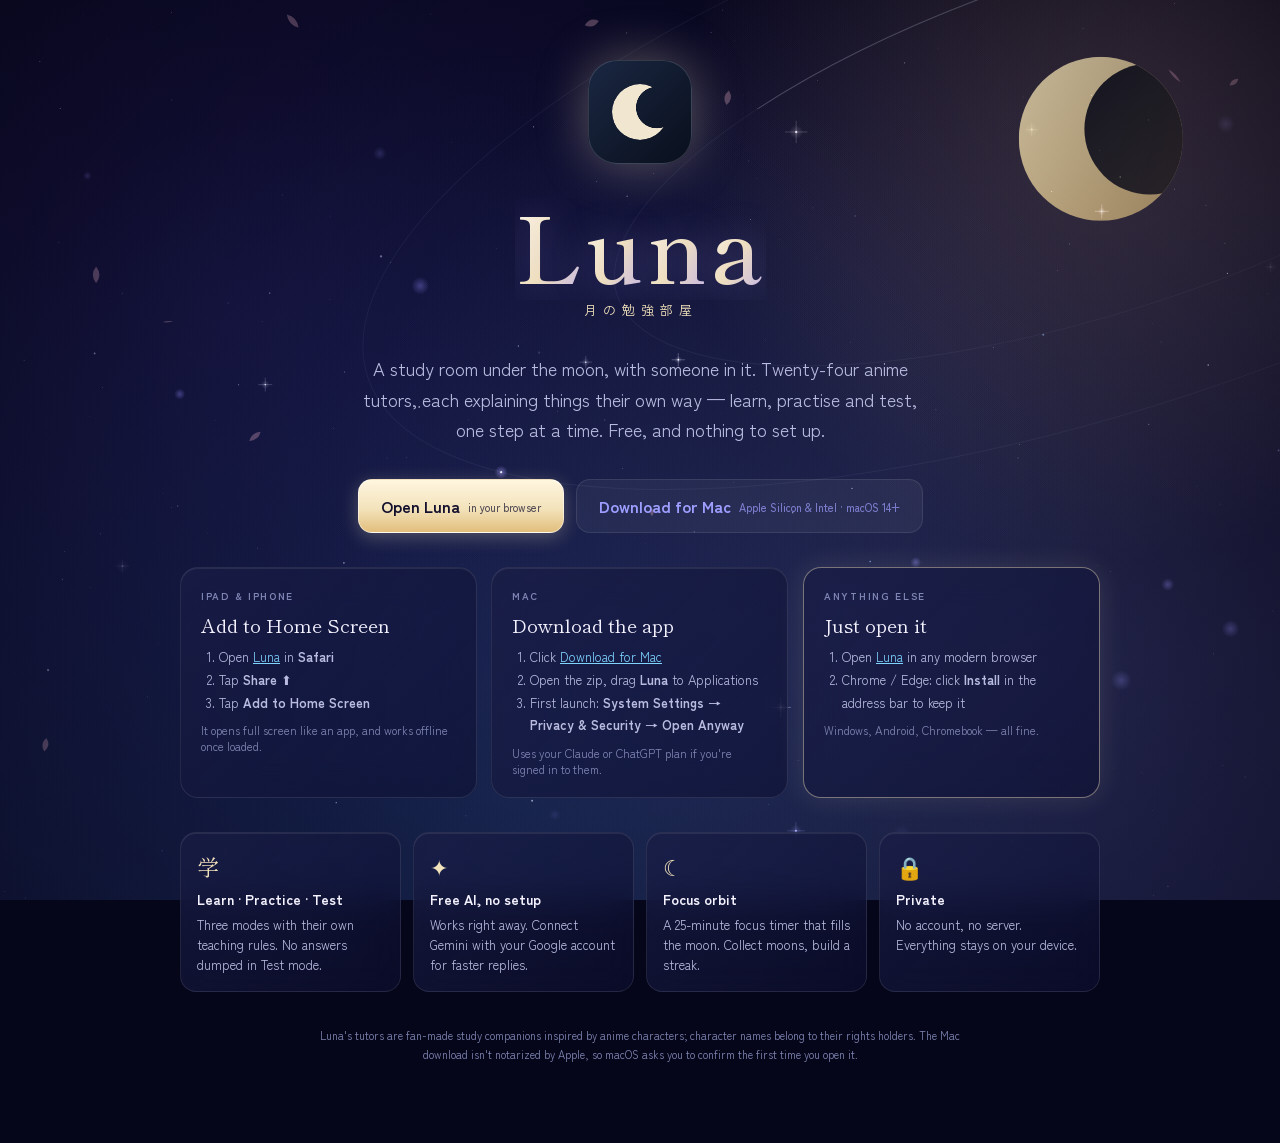
==== index.html @ 1067ca06 "Luna: web app and download page Co-Authored-By: Claude Sonnet 5.5 <noreply@anthropic.com>" ====
<!doctype html>
<html lang="en">
<head>
  <meta charset="utf-8">
  <meta name="viewport" content="width=device-width, initial-scale=1, viewport-fit=cover">
  <title>Luna — a study room under the moon</title>
  <meta name="description" content="Study with an anime tutor. Free, nothing to set up. Use it in your browser, add it to your iPad home screen, or download it for Mac.">
  <meta name="theme-color" content="#05061a">
  <meta name="color-scheme" content="dark">
  <meta property="og:title" content="Luna — a study room under the moon">
  <meta property="og:description" content="Study with an anime tutor. Free, nothing to set up.">
  <meta property="og:image" content="app/icons/icon-512.png">
  <link rel="icon" href="app/icons/icon-192.png">
  <link rel="apple-touch-icon" href="app/icons/apple-touch-icon.png">
  <link rel="preconnect" href="https://fonts.googleapis.com">
  <link rel="preconnect" href="https://fonts.gstatic.com" crossorigin>
  <link rel="stylesheet" href="https://fonts.googleapis.com/css2?family=Shippori+Mincho:wght@400;600&family=Zen+Kaku+Gothic+New:wght@400;500;700&display=swap">
  <link rel="stylesheet" href="app/style.css">
  <style>
    body { overflow-y: auto; }
    .land { position: relative; z-index: 1; min-height: 100vh; display: grid; place-items: center; padding: 60px 22px 80px; }
    .wrap { max-width: 920px; width: 100%; display: grid; gap: 34px; justify-items: center; text-align: center; }
    .logo { width: 104px; height: 104px; border-radius: 29px; box-shadow: 0 0 50px rgba(243,227,188,.35); animation: markIn 1.1s var(--bounce) .1s both; }
    .title { font-family: var(--serif); font-size: clamp(54px, 10vw, 92px); font-weight: 600; letter-spacing: 4px; line-height: 1; display: flex; overflow: hidden; padding-bottom: 10px; justify-content: center; text-shadow: 0 0 40px rgba(169,155,255,.35); }
    .title span { display: inline-block; animation: word .8s var(--spring) both; animation-delay: calc(.4s + var(--i) * .075s); }
    .tag-jp { color: var(--moon); letter-spacing: 6px; font-size: 13px; }
    .lead { font-size: clamp(15px, 2.2vw, 18px); line-height: 1.7; color: var(--muted); max-width: 560px; margin: 0 auto; }
    .cta { display: flex; gap: 12px; flex-wrap: wrap; justify-content: center; }
    .cta .btn { font-size: 16px; padding: 14px 22px; border-radius: 14px; text-decoration: none; }
    .cta small { display: block; font-size: 11px; font-weight: 500; opacity: .7; margin-top: 2px; }
    .platforms { display: grid; grid-template-columns: repeat(3, 1fr); gap: 14px; width: 100%; text-align: left; }
    .plat { padding: 20px; border-radius: 18px; display: grid; gap: 8px; align-content: start; }
    .plat h3 { font-family: var(--serif); font-size: 19px; }
    .plat ol { margin: 0; padding-left: 18px; font-size: 13px; line-height: 1.75; color: var(--muted); }
    .plat.here { border-color: rgba(243,227,188,.45); box-shadow: 0 0 28px rgba(243,227,188,.12); }
    .feat { display: grid; grid-template-columns: repeat(4, 1fr); gap: 12px; width: 100%; text-align: left; }
    .feat div { padding: 16px; border-radius: 16px; font-size: 13px; line-height: 1.55; color: var(--muted); }
    .feat b { display: block; color: var(--ink); font-size: 14px; margin-bottom: 4px; }
    .feat .k { font-family: var(--serif); font-size: 22px; color: var(--moon); display: block; margin-bottom: 6px; }
    footer { font-size: 11px; color: var(--faint); line-height: 1.7; max-width: 640px; }
    @media (max-width: 760px) { .platforms, .feat { grid-template-columns: 1fr; } }
  </style>
</head>
<body>
  <canvas id="sky" aria-hidden="true"></canvas>
  <main class="land">
    <div class="wrap">
      <span class="mark logo"><i></i></span>
      <div>
        <h1 class="title grad-text"><span style="--i:0">L</span><span style="--i:1">u</span><span style="--i:2">n</span><span style="--i:3">a</span></h1>
        <div class="tag-jp rise" style="--d:.8s">月の勉強部屋</div>
      </div>
      <p class="lead rise" style="--d:.95s">A study room under the moon, with someone in it. Twenty-four anime tutors, each explaining things their own way — learn, practise and test, one step at a time. Free, and nothing to set up.</p>

      <div class="cta rise" style="--d:1.1s" id="cta">
        <a class="btn primary" href="app/">Open Luna<small>in your browser</small></a>
        <a class="btn quiet" href="downloads/Luna-mac.zip" download id="mac">Download for Mac<small>Apple Silicon &amp; Intel · macOS 14+</small></a>
      </div>

      <div class="platforms">
        <div class="plat glass rise" style="--d:1.2s" data-plat="ipad">
          <span class="eyebrow">iPad &amp; iPhone</span>
          <h3>Add to Home Screen</h3>
          <ol><li>Open <a href="app/" style="color:var(--sky)">Luna</a> in <b>Safari</b></li><li>Tap <b>Share</b> <span aria-hidden="true">⬆︎</span></li><li>Tap <b>Add to Home Screen</b></li></ol>
          <span class="faint" style="font-size:11.5px">It opens full screen like an app, and works offline once loaded.</span>
        </div>
        <div class="plat glass rise" style="--d:1.28s" data-plat="mac">
          <span class="eyebrow">Mac</span>
          <h3>Download the app</h3>
          <ol><li>Click <a href="downloads/Luna-mac.zip" download style="color:var(--sky)">Download for Mac</a></li><li>Open the zip, drag <b>Luna</b> to Applications</li><li>First launch: <b>System Settings → Privacy &amp; Security → Open Anyway</b></li></ol>
          <span class="faint" style="font-size:11.5px">Uses your Claude or ChatGPT plan if you're signed in to them.</span>
        </div>
        <div class="plat glass rise" style="--d:1.36s" data-plat="other">
          <span class="eyebrow">Anything else</span>
          <h3>Just open it</h3>
          <ol><li>Open <a href="app/" style="color:var(--sky)">Luna</a> in any modern browser</li><li>Chrome / Edge: click <b>Install</b> in the address bar to keep it</li></ol>
          <span class="faint" style="font-size:11.5px">Windows, Android, Chromebook — all fine.</span>
        </div>
      </div>

      <div class="feat">
        <div class="glass rise" style="--d:1.45s"><span class="k">学</span><b>Learn · Practice · Test</b>Three modes with their own teaching rules. No answers dumped in Test mode.</div>
        <div class="glass rise" style="--d:1.5s"><span class="k">✦</span><b>Free AI, no setup</b>Works right away. Connect Gemini with your Google account for faster replies.</div>
        <div class="glass rise" style="--d:1.55s"><span class="k">☾</span><b>Focus orbit</b>A 25-minute focus timer that fills the moon. Collect moons, build a streak.</div>
        <div class="glass rise" style="--d:1.6s"><span class="k">🔒</span><b>Private</b>No account, no server. Everything stays on your device.</div>
      </div>

      <footer>Luna's tutors are fan-made study companions inspired by anime characters; character names belong to their rights holders. The Mac download isn't notarized by Apple, so macOS asks you to confirm the first time you open it.</footer>
    </div>
  </main>
  <script type="module">
    import { startSky } from "./app/sky.js";
    startSky(document.getElementById("sky"));
    // Put the visitor's own device first.
    const ua = navigator.userAgent;
    const ios = /iPad|iPhone|iPod/.test(ua) || (navigator.platform === "MacIntel" && navigator.maxTouchPoints > 1);
    const mac = !ios && /Macintosh|Mac OS X/.test(ua);
    const here = ios ? "ipad" : mac ? "mac" : "other";
    document.querySelector(`[data-plat="${here}"]`)?.classList.add("here");
    if (mac) {
      const cta = document.getElementById("cta"), dl = document.getElementById("mac");
      dl.classList.replace("quiet", "primary");
      cta.firstElementChild.classList.replace("primary", "quiet");
      cta.prepend(dl);
    }
    if (ios) document.getElementById("mac").remove();
  </script>
</body>
</html>
---- app/style.css ----
:root {
  --ink: #f5f2ff; --muted: #b9bce0; --faint: #8086b4;
  --line: rgba(255,255,255,.09); --line-strong: rgba(255,255,255,.18);
  --glass: linear-gradient(135deg, rgba(26,29,68,.72), rgba(14,16,48,.6));
  --moon: #f3e3bc; --moon-deep: #e2be7c; --aurora: #a99bff; --sky: #7fd3ff; --sakura: #f6b6cf;
  --good: #9fe0c0; --warn: #f2c987; --accent: #a99bff; --glow: #7fd3ff;
  --spring: cubic-bezier(.22, 1, .36, 1); --bounce: cubic-bezier(.34, 1.56, .64, 1);
  --serif: "Hiragino Mincho ProN", "Shippori Mincho", "Yu Mincho", Georgia, serif;
  --sans: "Hiragino Sans", "Zen Kaku Gothic New", -apple-system, system-ui, sans-serif;
  --safe-top: env(safe-area-inset-top); --safe-bottom: env(safe-area-inset-bottom);
}
* { box-sizing: border-box; }
html, body { margin: 0; height: 100%; background: #05061a; color: var(--ink); font-family: var(--sans); -webkit-font-smoothing: antialiased; overscroll-behavior: none; }
body { overflow: hidden; -webkit-tap-highlight-color: transparent; }
button { font: inherit; color: inherit; background: none; border: 0; cursor: pointer; padding: 0; }
input, textarea { font: inherit; color: inherit; }
#sky { position: fixed; inset: 0; z-index: 0; }
#root { position: relative; z-index: 1; height: 100%; display: flex; flex-direction: column; }
.serif { font-family: var(--serif); }
.eyebrow { font-size: 10px; letter-spacing: .17em; text-transform: uppercase; color: var(--faint); font-weight: 700; }
.muted { color: var(--muted); } .faint { color: var(--faint); }
.grad-text { background: linear-gradient(120deg, #fff8ea, var(--moon) 45%, var(--accent)); -webkit-background-clip: text; background-clip: text; color: transparent; }
/* Animated words are their own boxes, so each word carries the gradient itself. */
.reveal.grad-text { background: none; color: inherit; }
.reveal.grad-text .w, .launch h1 span, .title span { background: linear-gradient(120deg, #fff8ea, var(--moon) 55%, var(--accent) 130%); -webkit-background-clip: text; background-clip: text; color: transparent; }

/* ---------- glass, buttons ---------- */
.glass { background: var(--glass); border: 1px solid var(--line); border-radius: 18px; position: relative;
  box-shadow: inset 0 1px 0 rgba(255,255,255,.08); backdrop-filter: blur(18px) saturate(1.2); -webkit-backdrop-filter: blur(18px) saturate(1.2); }
.btn { display: inline-flex; align-items: center; gap: 8px; padding: 10px 16px; border-radius: 11px; font-weight: 600; font-size: 14px;
  transition: transform .35s var(--bounce), box-shadow .3s, background .2s, border-color .2s; position: relative; overflow: hidden; white-space: nowrap; }
.btn:active { transform: scale(.95); }
.btn.primary { background: linear-gradient(180deg, #fff6df, var(--moon) 55%, var(--moon-deep)); color: #14112e; box-shadow: 0 4px 18px rgba(243,227,188,.28); border: 1px solid rgba(255,255,255,.5); }
.btn.primary:hover { transform: translateY(-1px) scale(1.03); box-shadow: 0 8px 26px rgba(243,227,188,.45); }
.btn.primary::after { content: ""; position: absolute; inset: -50% auto -50% -60%; width: 40%; transform: rotate(20deg);
  background: linear-gradient(90deg, transparent, rgba(255,255,255,.7), transparent); animation: sheen 4.5s ease-in-out infinite; }
@keyframes sheen { 0%, 70% { left: -60%; } 100% { left: 140%; } }
.btn.quiet { background: rgba(255,255,255,.05); border: 1px solid var(--line); }
.btn.quiet:hover { background: rgba(255,255,255,.09); border-color: var(--line-strong); transform: translateY(-1px); }
.btn.ghost { color: var(--muted); padding: 8px 12px; }
.btn.ghost:hover { color: var(--ink); background: rgba(255,255,255,.05); }
.btn:disabled { opacity: .4; pointer-events: none; }
.pill { display: inline-flex; align-items: center; gap: 6px; padding: 6px 12px; border-radius: 99px; font-size: 12.5px; font-weight: 500; color: var(--muted);
  background: rgba(255,255,255,.04); border: 1px solid var(--line); transition: all .3s var(--bounce); }
.pill:hover { color: var(--ink); transform: scale(1.05); border-color: color-mix(in srgb, var(--accent) 60%, transparent); background: color-mix(in srgb, var(--accent) 16%, transparent); box-shadow: 0 0 14px color-mix(in srgb, var(--accent) 40%, transparent); }
.pill.on { color: var(--ink); border-color: color-mix(in srgb, var(--accent) 60%, transparent); background: color-mix(in srgb, var(--accent) 20%, transparent); }

/* ---------- motion ---------- */
.rise { animation: rise .8s var(--spring) both; animation-delay: var(--d, 0s); }
@keyframes rise { from { opacity: 0; transform: translateY(18px) scale(.985); filter: blur(7px); } }
.reveal { display: block; }
.reveal .line { display: block; overflow: hidden; padding-bottom: .12em; }
.reveal .w { display: inline-block; animation: word .9s var(--spring) both; animation-delay: var(--d); }
@keyframes word { from { opacity: 0; transform: translateY(105%) rotate(4deg); } }
.float { animation: float 6s ease-in-out infinite; }
@keyframes float { 50% { transform: translateY(-6px); } }
.tilt { transition: transform .45s var(--bounce), box-shadow .3s; transform-style: preserve-3d; will-change: transform; }
.tilt .glare { position: absolute; inset: 0; border-radius: inherit; pointer-events: none; opacity: 0; transition: opacity .3s;
  background: radial-gradient(circle at var(--gx, 50%) var(--gy, 50%), rgba(255,255,255,.22), transparent 60%); mix-blend-mode: plus-lighter; }
.tilt:hover .glare { opacity: 1; }
.aura::before { content: ""; position: absolute; inset: -1.5px; border-radius: inherit; padding: 1.5px; pointer-events: none;
  background: conic-gradient(from var(--spin, 0deg), var(--accent), var(--moon), var(--aurora), var(--sky), var(--accent));
  -webkit-mask: linear-gradient(#000 0 0) content-box, linear-gradient(#000 0 0); -webkit-mask-composite: xor; mask-composite: exclude;
  animation: spin 4s linear infinite; filter: drop-shadow(0 0 8px var(--accent)); }
@property --spin { syntax: "<angle>"; initial-value: 0deg; inherits: false; }
@keyframes spin { to { --spin: 360deg; } }
.twinkle { position: absolute; width: var(--s, 14px); height: var(--s, 14px); pointer-events: none; animation: twinkle 3.2s ease-in-out infinite; animation-delay: var(--d, 0s);
  background: var(--c, var(--moon)); clip-path: polygon(50% 0, 58% 42%, 100% 50%, 58% 58%, 50% 100%, 42% 58%, 0 50%, 42% 42%); filter: drop-shadow(0 0 6px var(--c, var(--moon))); }
@keyframes twinkle { 0%, 100% { transform: scale(.25) rotate(0); opacity: .2; } 50% { transform: scale(1) rotate(45deg); opacity: 1; } }
.screen { flex: 1; min-height: 0; animation: screenIn .7s var(--spring) both; }
@keyframes screenIn { from { opacity: 0; transform: scale(.97); filter: blur(10px); } }
@media (prefers-reduced-motion: reduce) { *, *::before, *::after { animation: none !important; transition: none !important; } }

/* ---------- launch ---------- */
.launch { position: fixed; inset: 0; z-index: 50; display: grid; place-items: center; background: radial-gradient(circle at 50% 46%, #141640, #05061a 70%);
  transition: clip-path .7s cubic-bezier(.65,0,.25,1), opacity .7s; clip-path: circle(120% at 50% 46%); cursor: pointer; }
.launch.leave { clip-path: circle(0% at 50% 46%); }
.launch .emblem { position: relative; width: 240px; height: 240px; display: grid; place-items: center; }
.launch .mark { width: 108px; height: 108px; border-radius: 30px; animation: markIn 1.1s var(--bounce) .25s both; box-shadow: 0 0 40px rgba(243,227,188,.35); }
@keyframes markIn { from { opacity: 0; transform: perspective(600px) rotateX(58deg) rotate(-26deg) scale(.6) translateY(30px); } }
.launch .orbit { position: absolute; border-radius: 50%; border: 1px solid transparent; border-top-color: var(--moon); animation: orbit 1.9s cubic-bezier(.25,.1,.15,1) .2s both; }
.launch .orbit.b { inset: 36px; border-top-color: var(--aurora); animation-direction: reverse; }
.launch .orbit.a { inset: 15px; }
@keyframes orbit { 0% { opacity: 0; transform: rotate(-170deg); } 30% { opacity: .8; } 100% { opacity: 0; transform: rotate(140deg); } }
.launch .ripple { position: absolute; width: 128px; height: 128px; border-radius: 38px; border: 1px solid var(--moon); animation: ripple 1.1s ease-out .75s both; }
@keyframes ripple { from { opacity: .6; transform: scale(.85); } to { opacity: 0; transform: scale(1.8); } }
.launch .impact { position: absolute; inset: -60px; background: repeating-conic-gradient(rgba(243,227,188,.55) 0 1.2deg, transparent 1.2deg 8deg);
  -webkit-mask: radial-gradient(circle, transparent 38%, #000 42%, #000 70%, transparent 74%); mask: radial-gradient(circle, transparent 38%, #000 42%, #000 70%, transparent 74%);
  animation: impact .6s ease-out .7s both; }
@keyframes impact { from { opacity: .9; transform: scale(.7); } to { opacity: 0; transform: scale(1.2); } }
.launch h1 { font-family: var(--serif); font-size: 68px; font-weight: 600; margin: 26px 0 8px; letter-spacing: 4px; display: flex; overflow: hidden; padding-bottom: 8px; text-shadow: 0 0 30px rgba(169,155,255,.35); }
.launch h1 span { display: inline-block; animation: word .8s var(--spring) both; animation-delay: calc(.95s + var(--i) * .075s); }
.launch .sub { text-align: center; animation: rise .8s var(--spring) 1.5s both; }
.launch .sub div:first-child { color: var(--moon); letter-spacing: 6px; font-size: 13px; }
.launch .sub div:last-child { color: var(--muted); letter-spacing: 4px; font-size: 9.5px; margin-top: 8px; font-weight: 700; }

/* ---------- moon mark ---------- */
.mark { position: relative; background: linear-gradient(135deg, #1a2742, #090f1c); border: 1px solid rgba(255,255,255,.16); display: grid; place-items: center; overflow: hidden; }
.mark i { width: 55%; height: 55%; border-radius: 50%; background: #f1e7d0; -webkit-mask: radial-gradient(circle at 80% 42%, transparent 37%, #000 38%); mask: radial-gradient(circle at 80% 42%, transparent 37%, #000 38%); }

/* ---------- top bar ---------- */
.topbar { display: flex; align-items: center; gap: 18px; padding: calc(10px + var(--safe-top)) 22px 10px; position: relative; z-index: 5;
  background: linear-gradient(180deg, rgba(5,6,26,.85), rgba(5,6,26,.3)); }
.topbar::after { content: ""; position: absolute; left: 0; right: 0; bottom: 0; height: 1px; background: linear-gradient(90deg, transparent, rgba(169,155,255,.35), rgba(243,227,188,.3), transparent); }
.brand { display: flex; align-items: center; gap: 10px; font-family: var(--serif); font-size: 19px; font-weight: 600; }
.brand .mark { width: 26px; height: 26px; border-radius: 8px; }
.nav { display: flex; gap: 2px; position: relative; }
.nav button { padding: 7px 14px; border-radius: 99px; font-size: 13px; color: var(--muted); position: relative; z-index: 1; transition: color .2s; }
.nav button.on { color: var(--ink); font-weight: 600; }
.nav .slider { position: absolute; top: 0; height: 100%; border-radius: 99px; background: linear-gradient(180deg, rgba(169,155,255,.28), rgba(169,155,255,.12));
  border: 1px solid rgba(169,155,255,.45); box-shadow: 0 0 12px rgba(169,155,255,.45); transition: left .5s var(--bounce), width .5s var(--bounce); }
.topbar .spacer { flex: 1; }
.tutor-chip { display: flex; align-items: center; gap: 8px; padding: 5px 10px 5px 5px; border-radius: 12px; }
.tutor-chip small { display: block; font-size: 9px; color: var(--faint); }
.icon-btn { width: 34px; height: 34px; border-radius: 10px; display: grid; place-items: center; color: var(--muted); transition: all .35s var(--bounce); font-size: 16px; }
.icon-btn:hover { color: var(--ink); background: rgba(255,255,255,.06); transform: rotate(8deg) scale(1.08); }
.focus-chip { display: flex; align-items: center; gap: 7px; padding: 5px 11px; border-radius: 99px; font-size: 12px; font-variant-numeric: tabular-nums;
  background: rgba(169,155,255,.14); border: 1px solid rgba(169,155,255,.4); animation: pulse 2.8s ease-in-out infinite; }
@keyframes pulse { 50% { border-color: rgba(169,155,255,.75); } }

/* ---------- avatars & tutor art ---------- */
.avatar { width: var(--size, 28px); height: var(--size, 28px); border-radius: 50%; flex: none; display: grid; place-items: center; position: relative; overflow: hidden;
  background: radial-gradient(circle at 30% 25%, color-mix(in srgb, var(--a) 80%, #fff), var(--a) 55%, color-mix(in srgb, var(--a) 40%, #0b0d26));
  border: 1px solid rgba(255,255,255,.25); font-family: var(--serif); font-weight: 600; color: #fff; font-size: calc(var(--size, 28px) * .46); text-shadow: 0 1px 3px rgba(0,0,0,.35); }
.art { position: relative; overflow: hidden; border-radius: inherit; background: linear-gradient(160deg, color-mix(in srgb, var(--a) 70%, #fff) -20%, var(--a) 25%, #1b1e48 70%, #0d0f2c);
  display: grid; place-items: center; }
.art .glyph { font-family: var(--serif); font-weight: 600; font-size: var(--glyph, 120px); line-height: 1; color: rgba(255,255,255,.9);
  text-shadow: 0 0 30px color-mix(in srgb, var(--a) 70%, #fff), 0 6px 30px rgba(0,0,0,.35); transform: translateY(-6%); }
.art .ring { position: absolute; width: 140%; aspect-ratio: 3/1; border-radius: 50%; border: 1px solid rgba(255,255,255,.22); transform: rotate(-16deg); top: 18%; }
.art .rays { position: absolute; inset: -30%; background: repeating-conic-gradient(rgba(255,255,255,.07) 0 3deg, transparent 3deg 14deg); animation: spin2 40s linear infinite; }
@keyframes spin2 { to { transform: rotate(360deg); } }
.art .shade { position: absolute; inset: auto 0 0 0; height: 55%; background: linear-gradient(transparent, rgba(7,8,25,.88)); }

/* ---------- layout ---------- */
.scroll { height: 100%; overflow-y: auto; overflow-x: hidden; -webkit-overflow-scrolling: touch; }
.page { max-width: 1080px; margin: 0 auto; padding: 34px 40px 60px; }
@media (max-width: 820px) { .page { padding: 24px 20px 50px; } }
h1, h2, h3 { margin: 0; font-weight: 400; }

/* welcome */
.welcome { display: grid; grid-template-columns: 1.1fr .9fr; gap: 40px; align-items: center; min-height: 100%; padding: 30px 56px; max-width: 1240px; margin: 0 auto; }
.welcome h1 { font-family: var(--serif); font-size: clamp(38px, 5.4vw, 58px); line-height: 1.08; letter-spacing: -.5px; margin-top: 16px; }
.field { display: flex; align-items: center; gap: 10px; padding: 12px 16px; border-radius: 13px; max-width: 360px; transition: box-shadow .3s, border-color .3s; }
.field:focus-within { border-color: rgba(243,227,188,.55); box-shadow: 0 0 22px rgba(243,227,188,.22); }
.field input { flex: 1; background: none; border: 0; outline: 0; font-family: var(--serif); font-size: 20px; min-width: 0; }
.collage { position: relative; height: min(440px, 60vh); display: grid; place-items: center; }
.collage .card { position: absolute; height: 92%; aspect-ratio: .55; border-radius: 16px; border: 1px solid rgba(255,255,255,.3); box-shadow: 0 20px 50px color-mix(in srgb, var(--a) 40%, transparent); }
@media (max-width: 900px) { .welcome { grid-template-columns: 1fr; padding: 24px 22px; align-content: start; } .collage { height: 320px; } }

/* home */
.hero { display: grid; grid-template-columns: 1fr 340px; gap: 40px; align-items: center; position: relative; }
.hero .watermark { position: absolute; top: -60px; left: -10px; font-family: var(--serif); font-weight: 600; font-size: 190px; white-space: nowrap; pointer-events: none;
  background: linear-gradient(180deg, color-mix(in srgb, var(--accent) 22%, transparent), rgba(255,255,255,.02)); -webkit-background-clip: text; background-clip: text; color: transparent; }
.hero h1 { font-family: var(--serif); font-size: clamp(36px, 5vw, 52px); line-height: 1.1; margin-top: 12px; }
.portrait { position: relative; height: 420px; }
.portrait .art { position: absolute; inset: 0; border-radius: 22px; border: 1px solid rgba(255,255,255,.28); --glyph: 170px; }
.portrait .glow { position: absolute; inset: -40px; background: radial-gradient(circle, color-mix(in srgb, var(--a) 45%, transparent), transparent 65%); pointer-events: none; }
.dialogue { position: absolute; left: -24px; right: 30px; bottom: -14px; padding: 13px 15px; border-radius: 14px; font-family: var(--serif); font-size: 14px; line-height: 1.6; }
.dialogue b { display: block; font-family: var(--sans); font-size: 9px; letter-spacing: .16em; color: var(--accent); margin-bottom: 4px; }
.dialogue .caret { position: absolute; right: 10px; bottom: 7px; font-size: 8px; color: var(--accent); animation: caret .9s ease-in-out infinite alternate; }
@keyframes caret { from { transform: translateY(-1px); opacity: .35; } to { transform: translateY(2px); opacity: 1; } }
.row { display: flex; gap: 10px; flex-wrap: wrap; align-items: center; }
.study-row { display: grid; grid-template-columns: 1fr 330px; gap: 16px; margin-top: 40px; }
@media (max-width: 900px) { .hero, .study-row { grid-template-columns: 1fr; } .portrait { height: 340px; max-width: 360px; } .hero .watermark { font-size: 120px; } }
.focus { display: flex; gap: 22px; padding: 20px; align-items: center; }
.ring { position: relative; width: 132px; height: 132px; flex: none; }
.ring svg { width: 100%; height: 100%; transform: rotate(-90deg); }
.ring .center { position: absolute; inset: 0; display: grid; place-items: center; align-content: center; gap: 6px; text-align: center; }
.ring .clock { font-size: 22px; font-weight: 500; font-variant-numeric: tabular-nums; }
.moon-phase { width: var(--m, 40px); height: var(--m, 40px); border-radius: 50%; background: #2a2e5c; position: relative; overflow: hidden; box-shadow: 0 0 calc(var(--m, 40px) * .4) rgba(243,227,188,calc(.15 + var(--p, 0) * .4)); }
.moon-phase::before { content: ""; position: absolute; inset: 0; border-radius: 50%; background: linear-gradient(135deg, #fff6e2, var(--moon-deep)); }
.moon-phase::after { content: ""; position: absolute; inset: 0; border-radius: 50%; background: #2a2e5c; transform: translateX(calc(-1 * var(--m, 40px) * (0.08 + var(--p, 0)))); }
.week { padding: 20px; }
.week svg { width: 100%; height: 86px; overflow: visible; }
.week .days { display: grid; grid-template-columns: repeat(7, 1fr); text-align: center; font-size: 10px; color: var(--faint); font-weight: 700; margin-top: 6px; }
.section-title { display: flex; align-items: baseline; justify-content: space-between; margin: 36px 0 12px; }
.section-title h2 { font-family: var(--serif); font-size: 22px; }
.list { display: grid; gap: 8px; }
.item { display: flex; gap: 12px; align-items: center; padding: 11px 13px; border-radius: 13px; text-align: left; width: 100%; transition: transform .4s var(--bounce), border-color .2s; }
.item:hover { transform: translateX(4px); border-color: var(--line-strong); }
.grid2 { display: grid; grid-template-columns: repeat(auto-fill, minmax(230px, 1fr)); gap: 10px; }
.starter { display: flex; gap: 11px; align-items: flex-start; padding: 14px; border-radius: 14px; text-align: left; font-size: 13.5px; line-height: 1.45; min-height: 66px; }
.starter .ico { width: 30px; height: 30px; flex: none; border-radius: 50%; display: grid; place-items: center; font-size: 13px; color: var(--glow);
  background: color-mix(in srgb, var(--glow) 14%, transparent); border: 1px solid color-mix(in srgb, var(--glow) 35%, transparent); }

/* tutors */
.tutors { display: grid; grid-template-columns: 1fr 340px; height: 100%; }
.tutor-grid { display: grid; grid-template-columns: repeat(auto-fill, minmax(150px, 1fr)); gap: 13px; margin-top: 24px; }
.tcard { border-radius: 15px; overflow: hidden; border: 1px solid rgba(255,255,255,.14); position: relative; text-align: left; background: #0e1030; }
.tcard .art { height: 190px; --glyph: 84px; border-radius: 0; }
.tcard .meta { position: absolute; left: 10px; right: 10px; bottom: 44px; }
.tcard .meta b { display: block; font-family: var(--serif); font-weight: 400; font-size: 15px; }
.tcard .meta small { font-size: 8.5px; letter-spacing: .1em; text-transform: uppercase; opacity: .78; font-weight: 700; }
.tcard .foot { padding: 9px 10px; font-size: 10px; color: var(--faint); display: flex; gap: 6px; align-items: center; white-space: nowrap; overflow: hidden; }
.tcard:hover { box-shadow: 0 14px 34px color-mix(in srgb, var(--a) 45%, transparent); border-color: rgba(255,255,255,.35); }
.preview { padding: 24px; overflow-y: auto; background: linear-gradient(180deg, rgba(13,15,46,.82), rgba(7,8,28,.9)); border-left: 1px solid var(--line); display: flex; flex-direction: column; gap: 10px; }
.preview .art { height: 280px; border-radius: 18px; --glyph: 140px; border: 1px solid rgba(255,255,255,.25); }
.search { display: flex; align-items: center; gap: 8px; padding: 8px 12px; border-radius: 11px; }
.search input { background: none; border: 0; outline: 0; font-size: 13px; width: 200px; }
@media (max-width: 900px) { .tutors { grid-template-columns: 1fr; } .preview { display: none; } }

/* study */
.study { display: grid; grid-template-columns: 76px 1fr; gap: 14px; padding: 14px; height: 100%; min-height: 0; }
.study.with-stage { grid-template-columns: 76px 1fr 290px; }
.rail { display: flex; flex-direction: column; align-items: center; gap: 8px; padding: 14px 0; border-radius: 22px; }
.rail .mode { width: 58px; height: 56px; border-radius: 14px; display: grid; place-items: center; align-content: center; gap: 3px; position: relative; color: var(--muted); transition: transform .35s var(--bounce); }
.rail .mode:hover { transform: scale(1.05); color: var(--ink); }
.rail .mode .k { font-family: var(--serif); font-size: 18px; font-weight: 600; position: relative; z-index: 1; }
.rail .mode .t { font-size: 9px; position: relative; z-index: 1; }
.rail .mode.on { color: var(--ink); }
.rail .mode.on .k { color: var(--g); text-shadow: 0 0 8px var(--g); }
.rail .indicator { position: absolute; left: 9px; width: 58px; height: 56px; border-radius: 14px; transition: top .5s var(--bounce), box-shadow .4s, border-color .4s;
  background: linear-gradient(180deg, color-mix(in srgb, var(--g) 22%, transparent), color-mix(in srgb, var(--g) 6%, transparent)); border: 1px solid color-mix(in srgb, var(--g) 50%, transparent); box-shadow: 0 0 12px color-mix(in srgb, var(--g) 45%, transparent); }
.rail .small { width: 58px; padding: 7px 0; border-radius: 12px; font-size: 9px; color: var(--muted); display: grid; gap: 3px; place-items: center; transition: all .35s var(--bounce); }
.rail .small span { font-size: 15px; }
.rail .small:hover { color: var(--ink); background: rgba(255,255,255,.05); transform: scale(1.06); }
.chat { display: flex; flex-direction: column; min-height: 0; min-width: 0; }
.chat-head { padding: 12px 16px; border-radius: 18px; }
.chat-head .top { display: flex; align-items: center; gap: 12px; }
.seal { width: var(--s, 40px); height: var(--s, 40px); border-radius: 50%; display: grid; place-items: center; flex: none; font-family: var(--serif); font-weight: 600;
  font-size: calc(var(--s, 40px) * .48); color: var(--g); border: 1px solid color-mix(in srgb, var(--g) 60%, transparent);
  background: radial-gradient(circle at 25% 20%, color-mix(in srgb, var(--g) 35%, transparent), color-mix(in srgb, var(--g) 8%, transparent)); box-shadow: 0 0 12px color-mix(in srgb, var(--g) 45%, transparent); }
.tools { display: flex; gap: 7px; flex-wrap: wrap; padding-top: 10px; margin-top: 10px; border-top: 1px solid var(--line); }
.messages { flex: 1; overflow-y: auto; padding: 22px 6px 12px; min-height: 0;
  -webkit-mask: linear-gradient(transparent, #000 3%, #000 96%, transparent); mask: linear-gradient(transparent, #000 3%, #000 96%, transparent); }
.messages .inner { max-width: 780px; margin: 0 auto; display: flex; flex-direction: column; gap: 22px; padding: 0 20px; }
.msg-user { align-self: flex-end; max-width: 80%; }
.msg-user .bubble { padding: 11px 15px; border-radius: 18px 18px 6px 18px; font-size: 14.5px; line-height: 1.55; white-space: pre-wrap;
  background: linear-gradient(135deg, color-mix(in srgb, var(--accent) 34%, transparent), rgba(169,155,255,.18)); border: 1px solid rgba(255,255,255,.2); box-shadow: 0 4px 14px color-mix(in srgb, var(--accent) 25%, transparent); }
.msg-user .when { text-align: right; font-size: 9px; color: var(--faint); margin-top: 5px; letter-spacing: .05em; }
.msg-tutor { margin-right: 40px; position: relative; }
.msg-tutor .tab { display: inline-flex; align-items: center; gap: 8px; padding: 4px 12px 4px 4px; border-radius: 99px; margin-left: 14px; position: relative; top: 13px; z-index: 1; font-size: 12px; font-weight: 600;
  background: linear-gradient(90deg, color-mix(in srgb, var(--accent) 28%, #0e1030), color-mix(in srgb, var(--accent) 8%, #0e1030)); border: 1px solid color-mix(in srgb, var(--accent) 40%, transparent); }
.msg-tutor .tab small { font-weight: 400; color: var(--faint); font-size: 9px; }
.msg-tutor .card { padding: 24px 18px 14px; border-radius: 18px; }
.msg-tutor .card::before { content: ""; position: absolute; left: 0; top: 18px; bottom: 18px; width: 2.5px; border-radius: 3px; background: linear-gradient(var(--accent), transparent); box-shadow: 0 0 6px var(--accent); }
.prose { font-size: 15px; line-height: 1.65; overflow-wrap: anywhere; }
.prose p { margin: 0 0 .7em; } .prose p:last-child { margin-bottom: 0; }
.prose ol, .prose ul { margin: .3em 0 .7em; padding-left: 1.3em; }
.prose code { background: rgba(255,255,255,.08); padding: 1px 5px; border-radius: 5px; font-size: .9em; }
.prose pre { background: rgba(0,0,0,.3); padding: 12px; border-radius: 10px; overflow-x: auto; }
.prose .katex-display { margin: .6em 0; overflow-x: auto; overflow-y: hidden; }
.dots { display: inline-flex; gap: 3px; } .dots i { width: 4px; height: 4px; border-radius: 50%; background: var(--accent); animation: dot .9s ease-in-out infinite alternate; }
.dots i:nth-child(2) { animation-delay: .15s; } .dots i:nth-child(3) { animation-delay: .3s; }
@keyframes dot { from { transform: translateY(1px); opacity: .35; } to { transform: translateY(-2.5px); opacity: 1; } }
.shimmer { display: grid; gap: 8px; padding: 4px 0; } .shimmer i { height: 9px; border-radius: 9px; background: rgba(255,255,255,.06); position: relative; overflow: hidden; }
.shimmer i::after { content: ""; position: absolute; inset: 0; width: 120px; background: linear-gradient(90deg, transparent, color-mix(in srgb, var(--accent) 45%, transparent), transparent); animation: shim 1.3s linear infinite; }
@keyframes shim { from { transform: translateX(-120px); } to { transform: translateX(800px); } }
.rate { display: flex; gap: 6px; align-items: center; margin-top: 12px; font-size: 11px; color: var(--faint); flex-wrap: wrap; }
.rate .pill { font-size: 11px; padding: 4px 10px; }
.rated { display: inline-flex; gap: 6px; padding: 4px 10px; border-radius: 99px; font-size: 11px; margin-top: 12px; animation: rise .5s var(--bounce) both; }
.composer-wrap { max-width: 780px; width: 100%; margin: 0 auto; padding: 8px 20px calc(10px + var(--safe-bottom)); }
.composer { display: flex; align-items: flex-end; gap: 10px; padding: 6px 6px 6px 10px; border-radius: 20px; transition: box-shadow .4s, transform .4s var(--spring); }
.composer:focus-within { box-shadow: 0 6px 26px color-mix(in srgb, var(--accent) 35%, transparent); }
.composer textarea { flex: 1; resize: none; background: none; border: 0; outline: 0; font-size: 15px; line-height: 1.45; padding: 9px 0; max-height: 160px; min-height: 22px; }
.send { width: 38px; height: 38px; border-radius: 50%; display: grid; place-items: center; font-size: 16px; font-weight: 700; color: #14112e; flex: none;
  background: linear-gradient(135deg, var(--moon), var(--accent)); border: 1px solid rgba(255,255,255,.45); box-shadow: 0 0 12px color-mix(in srgb, var(--accent) 50%, transparent); transition: transform .35s var(--bounce), opacity .2s; }
.send:hover { transform: scale(1.1); } .send:disabled { opacity: .35; transform: scale(.92); box-shadow: none; }
.send.stop { background: rgba(255,255,255,.1); color: var(--ink); }
.hint { display: flex; justify-content: space-between; font-size: 10px; color: var(--faint); padding: 7px 12px 0; }
.landing { flex: 1; overflow-y: auto; display: grid; align-content: center; padding: 20px 0; }
.landing .inner { max-width: 720px; width: 100%; margin: 0 auto; padding: 0 24px; display: grid; gap: 18px; }
.stage { border-radius: 22px; padding: 12px; display: flex; flex-direction: column; gap: 10px; overflow-y: auto; }
.stage .art { height: 300px; border-radius: 18px; --glyph: 130px; border: 1px solid rgba(255,255,255,.25); }
.stage .plate { position: absolute; left: 14px; bottom: 12px; right: 14px; }
.stats { display: grid; grid-template-columns: repeat(3, 1fr); gap: 8px; }
.stat { padding: 10px 0; text-align: center; border-radius: 12px; }
.stat b { display: block; font-size: 17px; color: var(--c); font-variant-numeric: tabular-nums; }
.stat small { font-size: 8px; letter-spacing: .1em; color: var(--faint); font-weight: 700; }
@media (max-width: 1100px) { .study.with-stage { grid-template-columns: 76px 1fr; } .stage { display: none; } }
@media (max-width: 700px) {
  .study, .study.with-stage { grid-template-columns: 1fr; padding: 8px; }
  .rail { flex-direction: row; justify-content: center; padding: 6px; order: 2; }
  .rail .indicator, .rail .small.hide-sm, .rail .mark { display: none; }
  .rail .mode.on { background: color-mix(in srgb, var(--g) 18%, transparent); border: 1px solid color-mix(in srgb, var(--g) 50%, transparent); }
  .nav { display: none; } .msg-tutor { margin-right: 0; } .msg-user { max-width: 92%; }
}

/* sheet */
.sheet-back { position: fixed; inset: 0; z-index: 30; background: rgba(3,4,16,.6); backdrop-filter: blur(6px); -webkit-backdrop-filter: blur(6px); display: grid; place-items: center; animation: fade .3s both; padding: 16px; }
@keyframes fade { from { opacity: 0; } }
.sheet { width: min(640px, 100%); max-height: min(88vh, 900px); overflow-y: auto; border-radius: 22px; padding: 26px; animation: sheetIn .55s var(--bounce) both; }
@keyframes sheetIn { from { opacity: 0; transform: translateY(26px) scale(.97); } }
.prov-grid { display: grid; grid-template-columns: repeat(4, 1fr); gap: 8px; }
@media (max-width: 560px) { .prov-grid { grid-template-columns: repeat(2, 1fr); } }
.prov { padding: 11px 6px; border-radius: 12px; display: grid; gap: 5px; place-items: center; font-size: 11.5px; color: var(--muted); border: 1px solid var(--line); background: rgba(255,255,255,.03); transition: all .35s var(--bounce); position: relative; }
.prov .i { font-size: 16px; }
.prov:hover { transform: scale(1.04); color: var(--ink); }
.prov.on { color: var(--ink); font-weight: 600; border-color: rgba(243,227,188,.5); background: rgba(243,227,188,.1); box-shadow: 0 0 12px rgba(243,227,188,.25); }
.prov .dot { position: absolute; top: 6px; right: 7px; width: 6px; height: 6px; border-radius: 50%; background: var(--good); box-shadow: 0 0 5px var(--good); }
.auto-card { display: flex; gap: 12px; align-items: center; padding: 13px; border-radius: 15px; width: 100%; text-align: left; border: 1px solid var(--line);
  background: linear-gradient(135deg, rgba(243,227,188,.06), rgba(169,155,255,.04)); }
.auto-card.on { border-color: transparent; background: linear-gradient(135deg, rgba(243,227,188,.16), rgba(169,155,255,.12)); }
.tag { font-size: 8px; letter-spacing: .12em; font-weight: 700; color: var(--moon); padding: 2px 7px; border-radius: 99px; background: rgba(243,227,188,.14); }
.input { display: flex; align-items: center; gap: 8px; padding: 9px 12px; border-radius: 11px; background: rgba(0,0,0,.25); border: 1px solid var(--line); }
.input input { flex: 1; background: none; border: 0; outline: 0; font-family: ui-monospace, Menlo, monospace; font-size: 13px; min-width: 0; }
.input:focus-within { border-color: rgba(169,155,255,.6); box-shadow: 0 0 10px rgba(169,155,255,.3); }
.google { padding: 14px; border-radius: 13px; border: 1px solid rgba(138,180,248,.35); background: linear-gradient(135deg, rgba(66,133,244,.1), rgba(52,168,83,.05)); display: grid; gap: 10px; }
.gmark { width: 26px; height: 26px; border-radius: 50%; background: conic-gradient(#ea4335 0 25%, #4285f4 0 50%, #34a853 0 75%, #fbbc05 0); -webkit-mask: radial-gradient(circle, transparent 42%, #000 43%); mask: radial-gradient(circle, transparent 42%, #000 43%); flex: none; }
.status { font-size: 12px; font-weight: 500; display: flex; gap: 6px; align-items: flex-start; }
.status.ok { color: var(--good); } .status.bad { color: var(--warn); } .status.busy { color: var(--sky); }
.toast { position: fixed; left: 50%; bottom: calc(24px + var(--safe-bottom)); transform: translateX(-50%); z-index: 60; padding: 10px 16px; border-radius: 12px; font-size: 13px; animation: rise .5s var(--bounce) both; }
.install-tip { display: flex; gap: 10px; align-items: center; padding: 10px 14px; border-radius: 13px; font-size: 12.5px; }

/* ---------- character portraits ---------- */
.pic { position: absolute; inset: 0; width: 100%; height: 100%; object-fit: cover; object-position: top; z-index: 1; user-select: none; -webkit-user-drag: none; }
.avatar .pic { border-radius: 50%; }
.art .pic { transition: transform .8s var(--spring); }
.tcard:hover .art .pic, .tilt:hover > .art .pic, .portrait:hover .art .pic { transform: scale(1.05); }
.art .shade { z-index: 2; } .art .glare { z-index: 3; } .art .ring { z-index: 2; }
.art:has(.pic) .glyph { opacity: 0; }

/* Names and labels sit above the portrait and its shading. */
.tcard .meta, .stage .plate { z-index: 4; text-shadow: 0 1px 8px rgba(0,0,0,.85), 0 0 2px rgba(0,0,0,.6); }
.tcard .meta b { font-size: 15.5px; line-height: 1.2; color: #fff; }
.tcard .meta small { color: rgba(255,255,255,.88); }
.tcard .foot { position: relative; z-index: 4; background: #0e1030; }
.tcard .foot span:nth-child(2), .tcard .foot { text-overflow: ellipsis; }
.art .glyph { z-index: 0; }
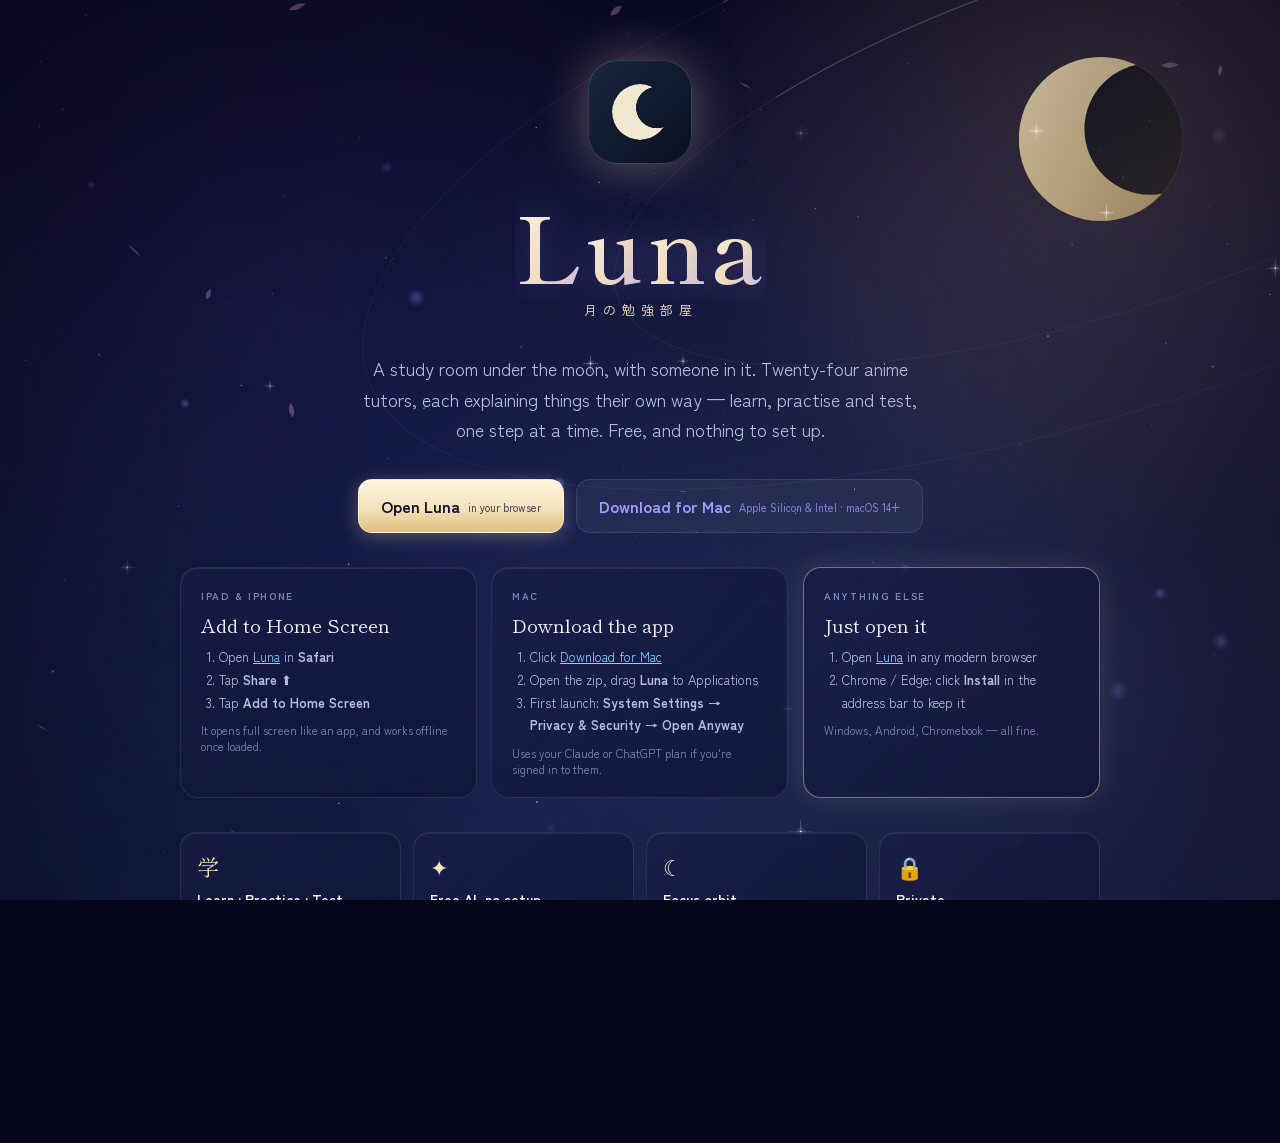
==== commit 7e887414: "Fix horizontal overflow on phones Co-Authored-By: Claude Sonnet 5.5 <noreply@anthropic.com>" ====
--- a/index.html
+++ b/index.html
@@ -17,9 +17,11 @@
   <link rel="stylesheet" href="https://fonts.googleapis.com/css2?family=Shippori+Mincho:wght@400;600&family=Zen+Kaku+Gothic+New:wght@400;500;700&display=swap">
   <link rel="stylesheet" href="app/style.css">
   <style>
+    html, body { overflow-x: hidden; }
     body { overflow-y: auto; }
     .land { position: relative; z-index: 1; min-height: 100vh; display: grid; place-items: center; padding: 60px 22px 80px; }
-    .wrap { max-width: 920px; width: 100%; display: grid; gap: 34px; justify-items: center; text-align: center; }
+    .wrap { max-width: 920px; width: 100%; display: grid; grid-template-columns: minmax(0, 1fr); gap: 34px; justify-items: center; text-align: center; }
+    .wrap > * { min-width: 0; max-width: 100%; }
     .logo { width: 104px; height: 104px; border-radius: 29px; box-shadow: 0 0 50px rgba(243,227,188,.35); animation: markIn 1.1s var(--bounce) .1s both; }
     .title { font-family: var(--serif); font-size: clamp(54px, 10vw, 92px); font-weight: 600; letter-spacing: 4px; line-height: 1; display: flex; overflow: hidden; padding-bottom: 10px; justify-content: center; text-shadow: 0 0 40px rgba(169,155,255,.35); }
     .title span { display: inline-block; animation: word .8s var(--spring) both; animation-delay: calc(.4s + var(--i) * .075s); }
@@ -38,7 +40,12 @@
     .feat b { display: block; color: var(--ink); font-size: 14px; margin-bottom: 4px; }
     .feat .k { font-family: var(--serif); font-size: 22px; color: var(--moon); display: block; margin-bottom: 6px; }
     footer { font-size: 11px; color: var(--faint); line-height: 1.7; max-width: 640px; }
-    @media (max-width: 760px) { .platforms, .feat { grid-template-columns: 1fr; } }
+    @media (max-width: 760px) {
+      .platforms, .feat { grid-template-columns: minmax(0, 1fr); }
+      .cta { flex-direction: column; align-items: stretch; width: 100%; }
+      .cta .btn { justify-content: center; flex-wrap: wrap; text-align: center; white-space: normal; }
+      .cta small { margin-left: 6px; }
+    }
   </style>
 </head>
 <body>
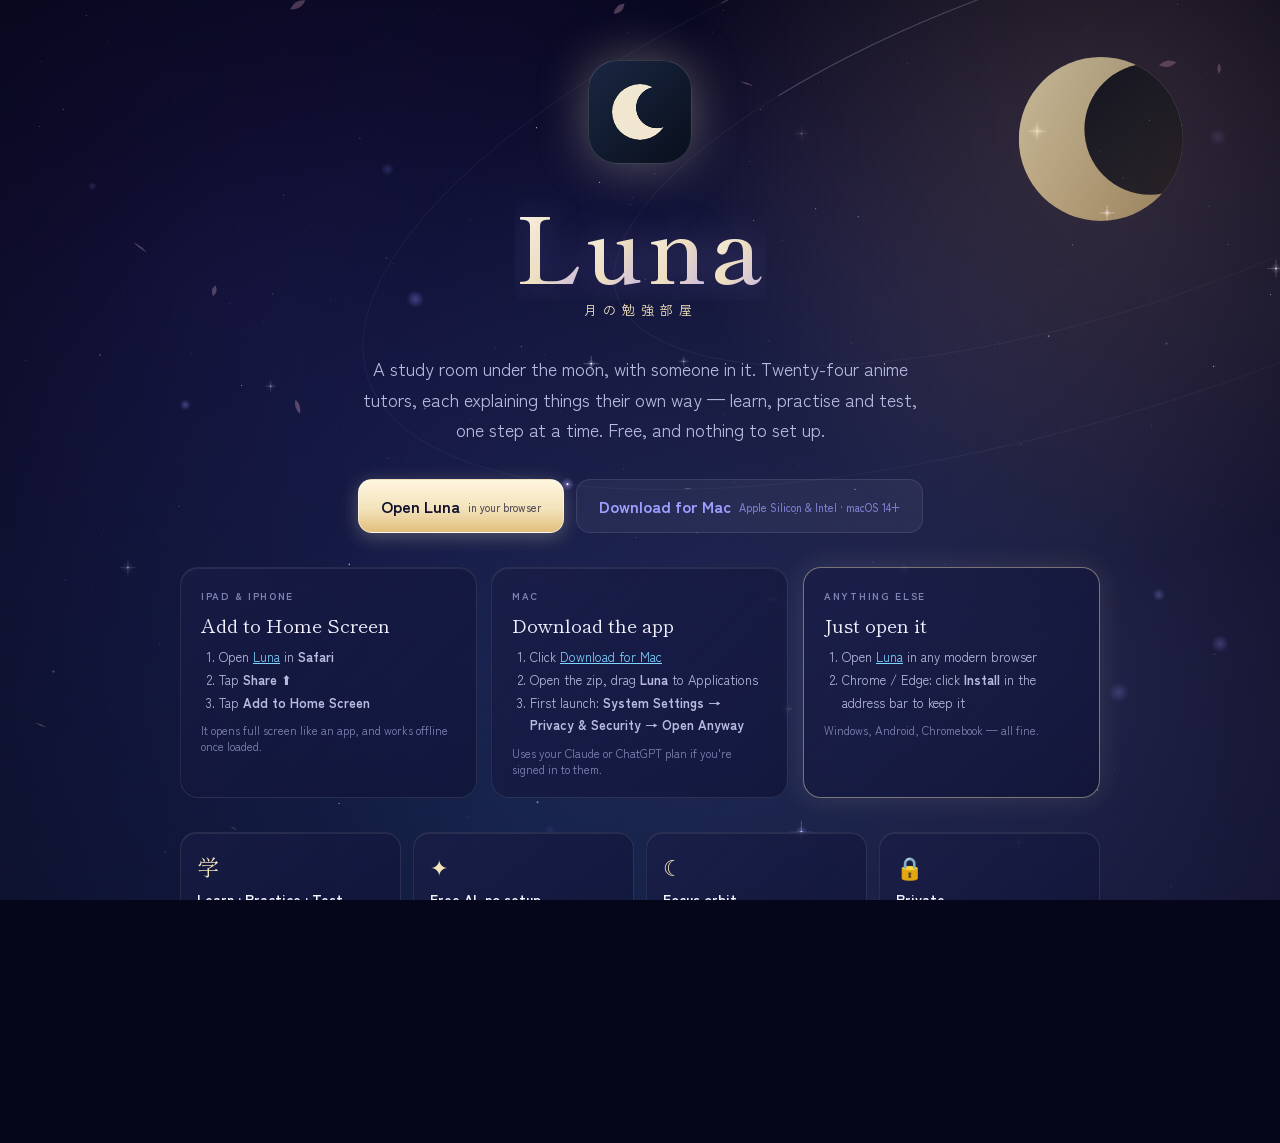
==== commit 93ed67c6: "Remove stray box behind the title Co-Authored-By: Claude Sonnet 5.5 <noreply@anthropic.com>" ====
--- a/index.html
+++ b/index.html
@@ -24,6 +24,7 @@
     .wrap > * { min-width: 0; max-width: 100%; }
     .logo { width: 104px; height: 104px; border-radius: 29px; box-shadow: 0 0 50px rgba(243,227,188,.35); animation: markIn 1.1s var(--bounce) .1s both; }
     .title { font-family: var(--serif); font-size: clamp(54px, 10vw, 92px); font-weight: 600; letter-spacing: 4px; line-height: 1; display: flex; overflow: hidden; padding-bottom: 10px; justify-content: center; text-shadow: 0 0 40px rgba(169,155,255,.35); }
+    .title.grad-text { background: none; color: inherit; }
     .title span { display: inline-block; animation: word .8s var(--spring) both; animation-delay: calc(.4s + var(--i) * .075s); }
     .tag-jp { color: var(--moon); letter-spacing: 6px; font-size: 13px; }
     .lead { font-size: clamp(15px, 2.2vw, 18px); line-height: 1.7; color: var(--muted); max-width: 560px; margin: 0 auto; }
